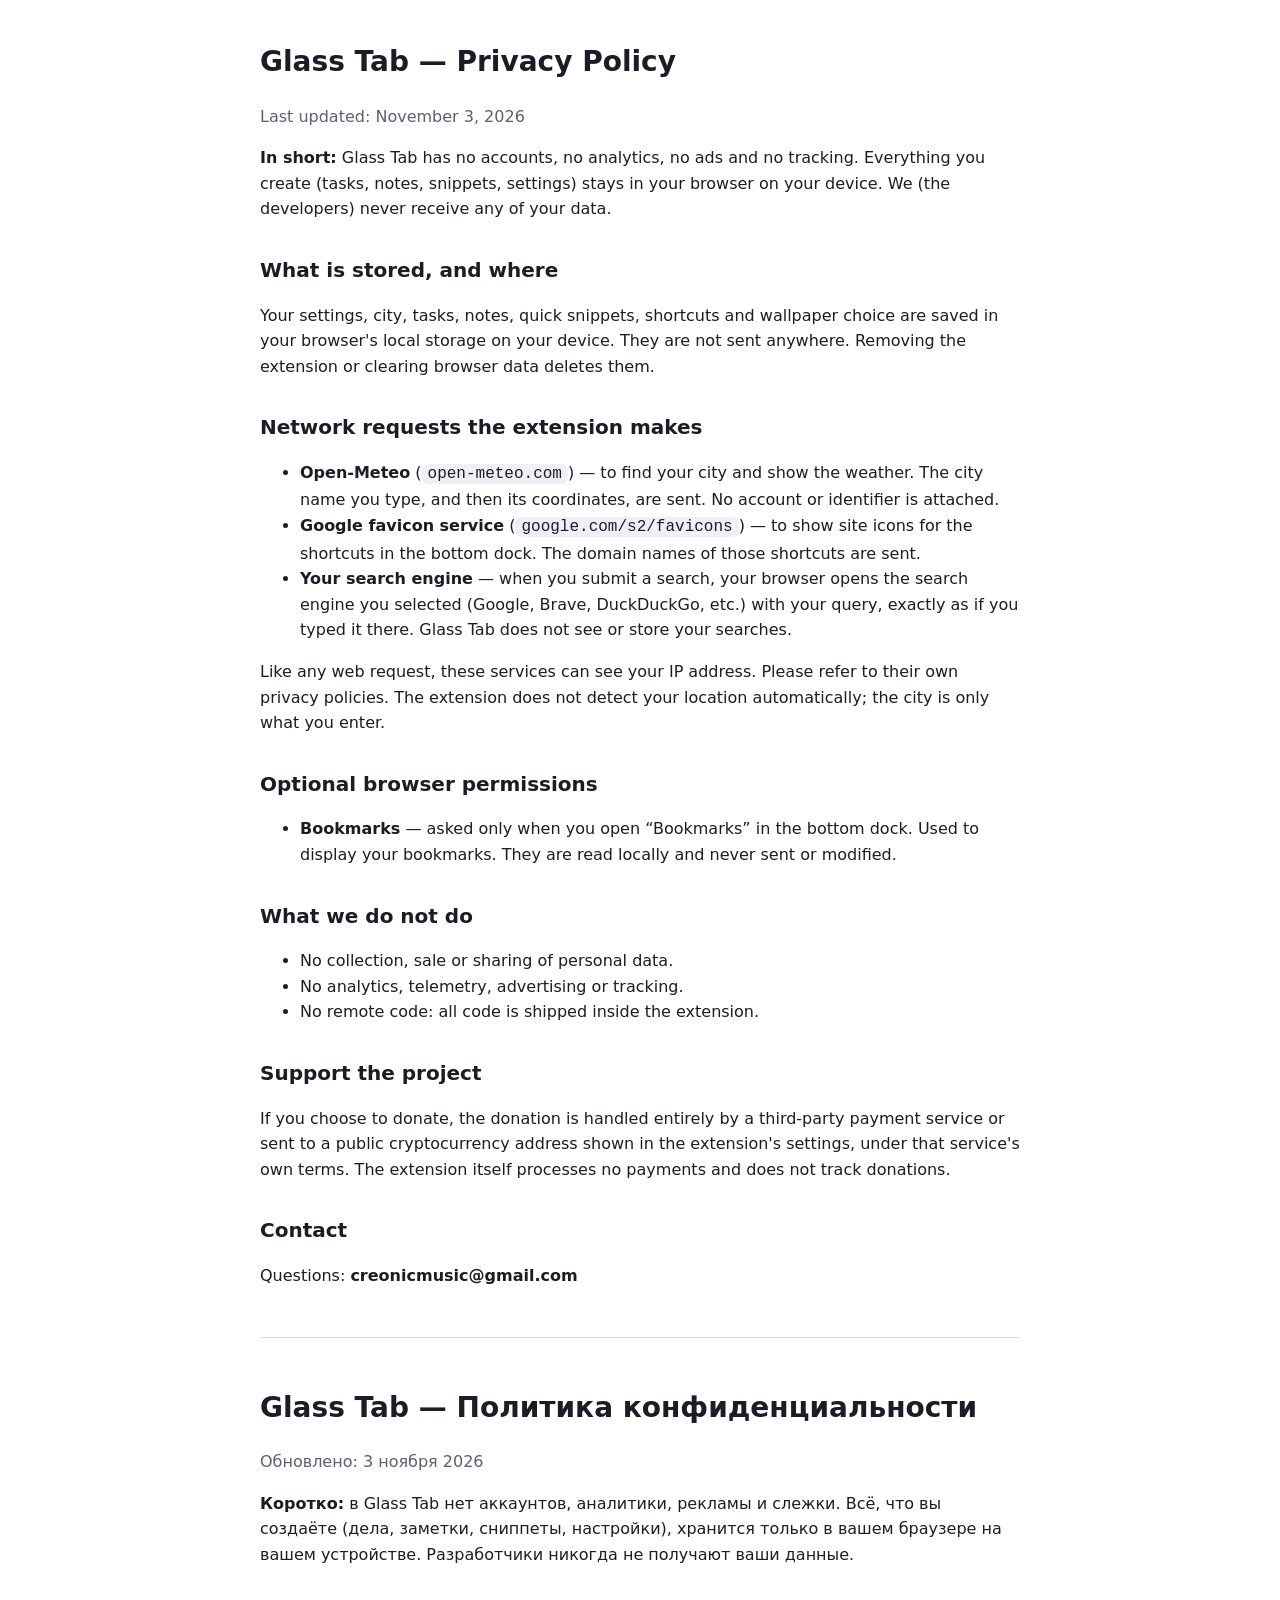
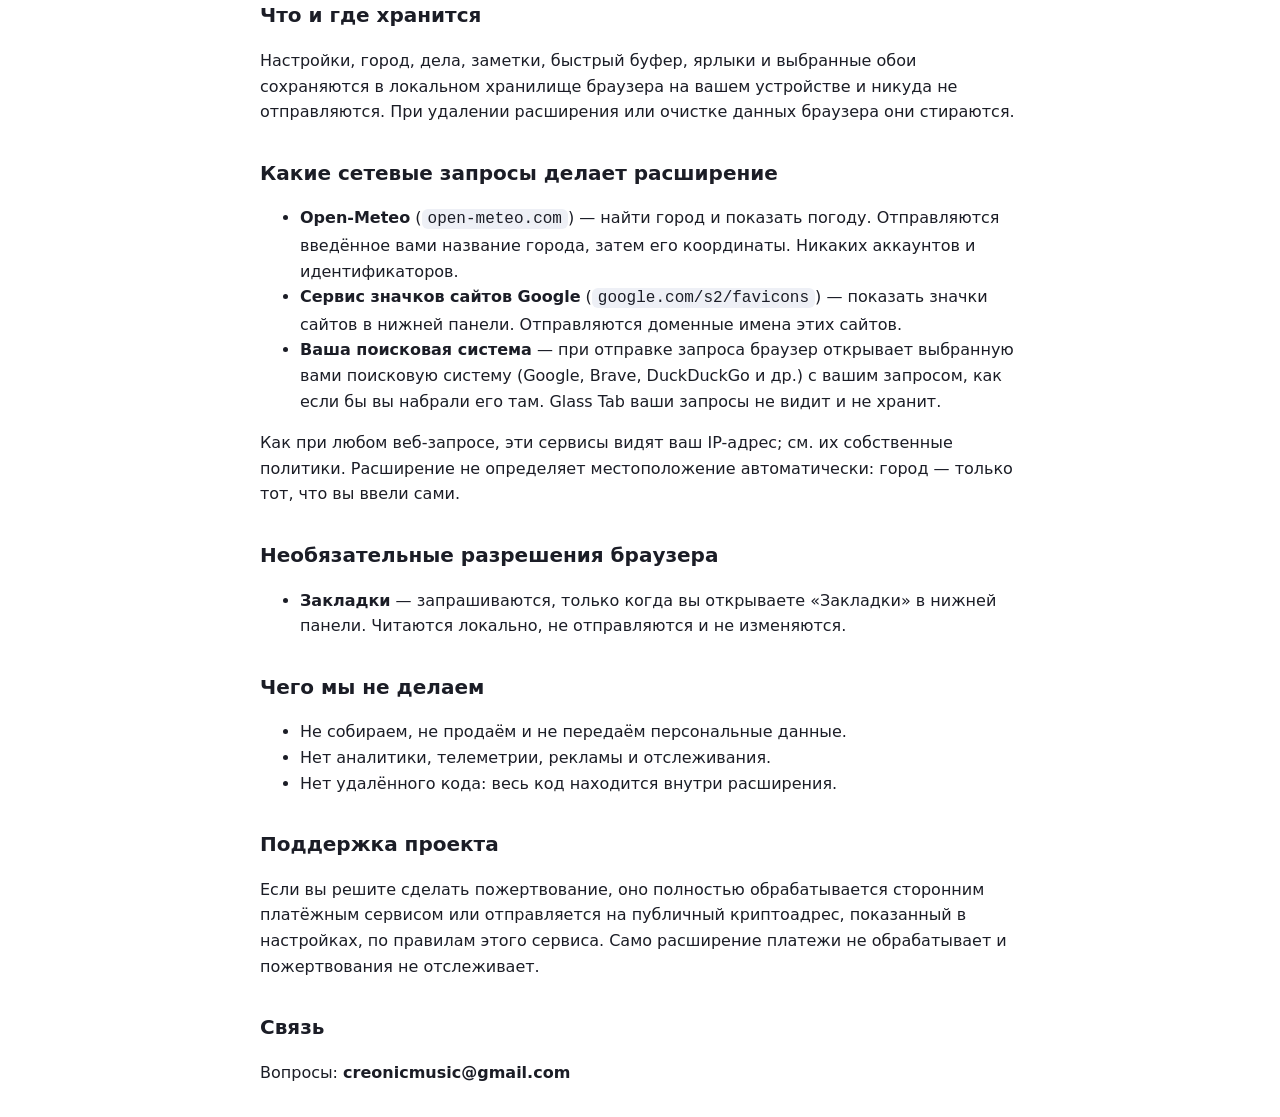
==== docs/privacy.html @ 75980b69 "Glass Tab 2.3.0: glass-style new tab extension" ====
<!doctype html>
<html lang="en">
<head>
<meta charset="utf-8">
<meta name="viewport" content="width=device-width, initial-scale=1">
<title>Glass Tab — Privacy Policy</title>
<style>
  body { font: 16px/1.6 -apple-system, "Segoe UI", Inter, system-ui, sans-serif; max-width: 760px; margin: 40px auto; padding: 0 20px; color: #1b1d26; }
  h1 { font-size: 28px; } h2 { margin-top: 32px; font-size: 20px; }
  code { background: #eef0f6; padding: 1px 6px; border-radius: 6px; }
  hr { border: 0; border-top: 1px solid #d9dce8; margin: 48px 0; }
  .muted { color: #5b6072; }
</style>
</head>
<body>

<h1>Glass Tab — Privacy Policy</h1>
<p class="muted">Last updated: November 3, 2026</p>

<p><b>In short:</b> Glass Tab has no accounts, no analytics, no ads and no tracking. Everything you create (tasks, notes, snippets, settings) stays in your browser on your device. We (the developers) never receive any of your data.</p>

<h2>What is stored, and where</h2>
<p>Your settings, city, tasks, notes, quick snippets, shortcuts and wallpaper choice are saved in your browser's local storage on your device. They are not sent anywhere. Removing the extension or clearing browser data deletes them.</p>

<h2>Network requests the extension makes</h2>
<ul>
  <li><b>Open-Meteo</b> (<code>open-meteo.com</code>) — to find your city and show the weather. The city name you type, and then its coordinates, are sent. No account or identifier is attached.</li>
  <li><b>Google favicon service</b> (<code>google.com/s2/favicons</code>) — to show site icons for the shortcuts in the bottom dock. The domain names of those shortcuts are sent.</li>
  <li><b>Your search engine</b> — when you submit a search, your browser opens the search engine you selected (Google, Brave, DuckDuckGo, etc.) with your query, exactly as if you typed it there. Glass Tab does not see or store your searches.</li>
</ul>
<p>Like any web request, these services can see your IP address. Please refer to their own privacy policies. The extension does not detect your location automatically; the city is only what you enter.</p>

<h2>Optional browser permissions</h2>
<ul>
  <li><b>Bookmarks</b> — asked only when you open “Bookmarks” in the bottom dock. Used to display your bookmarks. They are read locally and never sent or modified.</li>
</ul>

<h2>What we do not do</h2>
<ul>
  <li>No collection, sale or sharing of personal data.</li>
  <li>No analytics, telemetry, advertising or tracking.</li>
  <li>No remote code: all code is shipped inside the extension.</li>
</ul>

<h2>Support the project</h2>
<p>If you choose to donate, the donation is handled entirely by a third-party payment service or sent to a public cryptocurrency address shown in the extension's settings, under that service's own terms. The extension itself processes no payments and does not track donations.</p>

<h2>Contact</h2>
<p>Questions: <b>creonicmusic@gmail.com</b></p>

<hr>

<h1>Glass Tab — Политика конфиденциальности</h1>
<p class="muted">Обновлено: 3 ноября 2026</p>

<p><b>Коротко:</b> в Glass Tab нет аккаунтов, аналитики, рекламы и слежки. Всё, что вы создаёте (дела, заметки, сниппеты, настройки), хранится только в вашем браузере на вашем устройстве. Разработчики никогда не получают ваши данные.</p>

<h2>Что и где хранится</h2>
<p>Настройки, город, дела, заметки, быстрый буфер, ярлыки и выбранные обои сохраняются в локальном хранилище браузера на вашем устройстве и никуда не отправляются. При удалении расширения или очистке данных браузера они стираются.</p>

<h2>Какие сетевые запросы делает расширение</h2>
<ul>
  <li><b>Open-Meteo</b> (<code>open-meteo.com</code>) — найти город и показать погоду. Отправляются введённое вами название города, затем его координаты. Никаких аккаунтов и идентификаторов.</li>
  <li><b>Сервис значков сайтов Google</b> (<code>google.com/s2/favicons</code>) — показать значки сайтов в нижней панели. Отправляются доменные имена этих сайтов.</li>
  <li><b>Ваша поисковая система</b> — при отправке запроса браузер открывает выбранную вами поисковую систему (Google, Brave, DuckDuckGo и др.) с вашим запросом, как если бы вы набрали его там. Glass Tab ваши запросы не видит и не хранит.</li>
</ul>
<p>Как при любом веб-запросе, эти сервисы видят ваш IP-адрес; см. их собственные политики. Расширение не определяет местоположение автоматически: город — только тот, что вы ввели сами.</p>

<h2>Необязательные разрешения браузера</h2>
<ul>
  <li><b>Закладки</b> — запрашиваются, только когда вы открываете «Закладки» в нижней панели. Читаются локально, не отправляются и не изменяются.</li>
</ul>

<h2>Чего мы не делаем</h2>
<ul>
  <li>Не собираем, не продаём и не передаём персональные данные.</li>
  <li>Нет аналитики, телеметрии, рекламы и отслеживания.</li>
  <li>Нет удалённого кода: весь код находится внутри расширения.</li>
</ul>

<h2>Поддержка проекта</h2>
<p>Если вы решите сделать пожертвование, оно полностью обрабатывается сторонним платёжным сервисом или отправляется на публичный криптоадрес, показанный в настройках, по правилам этого сервиса. Само расширение платежи не обрабатывает и пожертвования не отслеживает.</p>

<h2>Связь</h2>
<p>Вопросы: <b>creonicmusic@gmail.com</b></p>

</body>
</html>
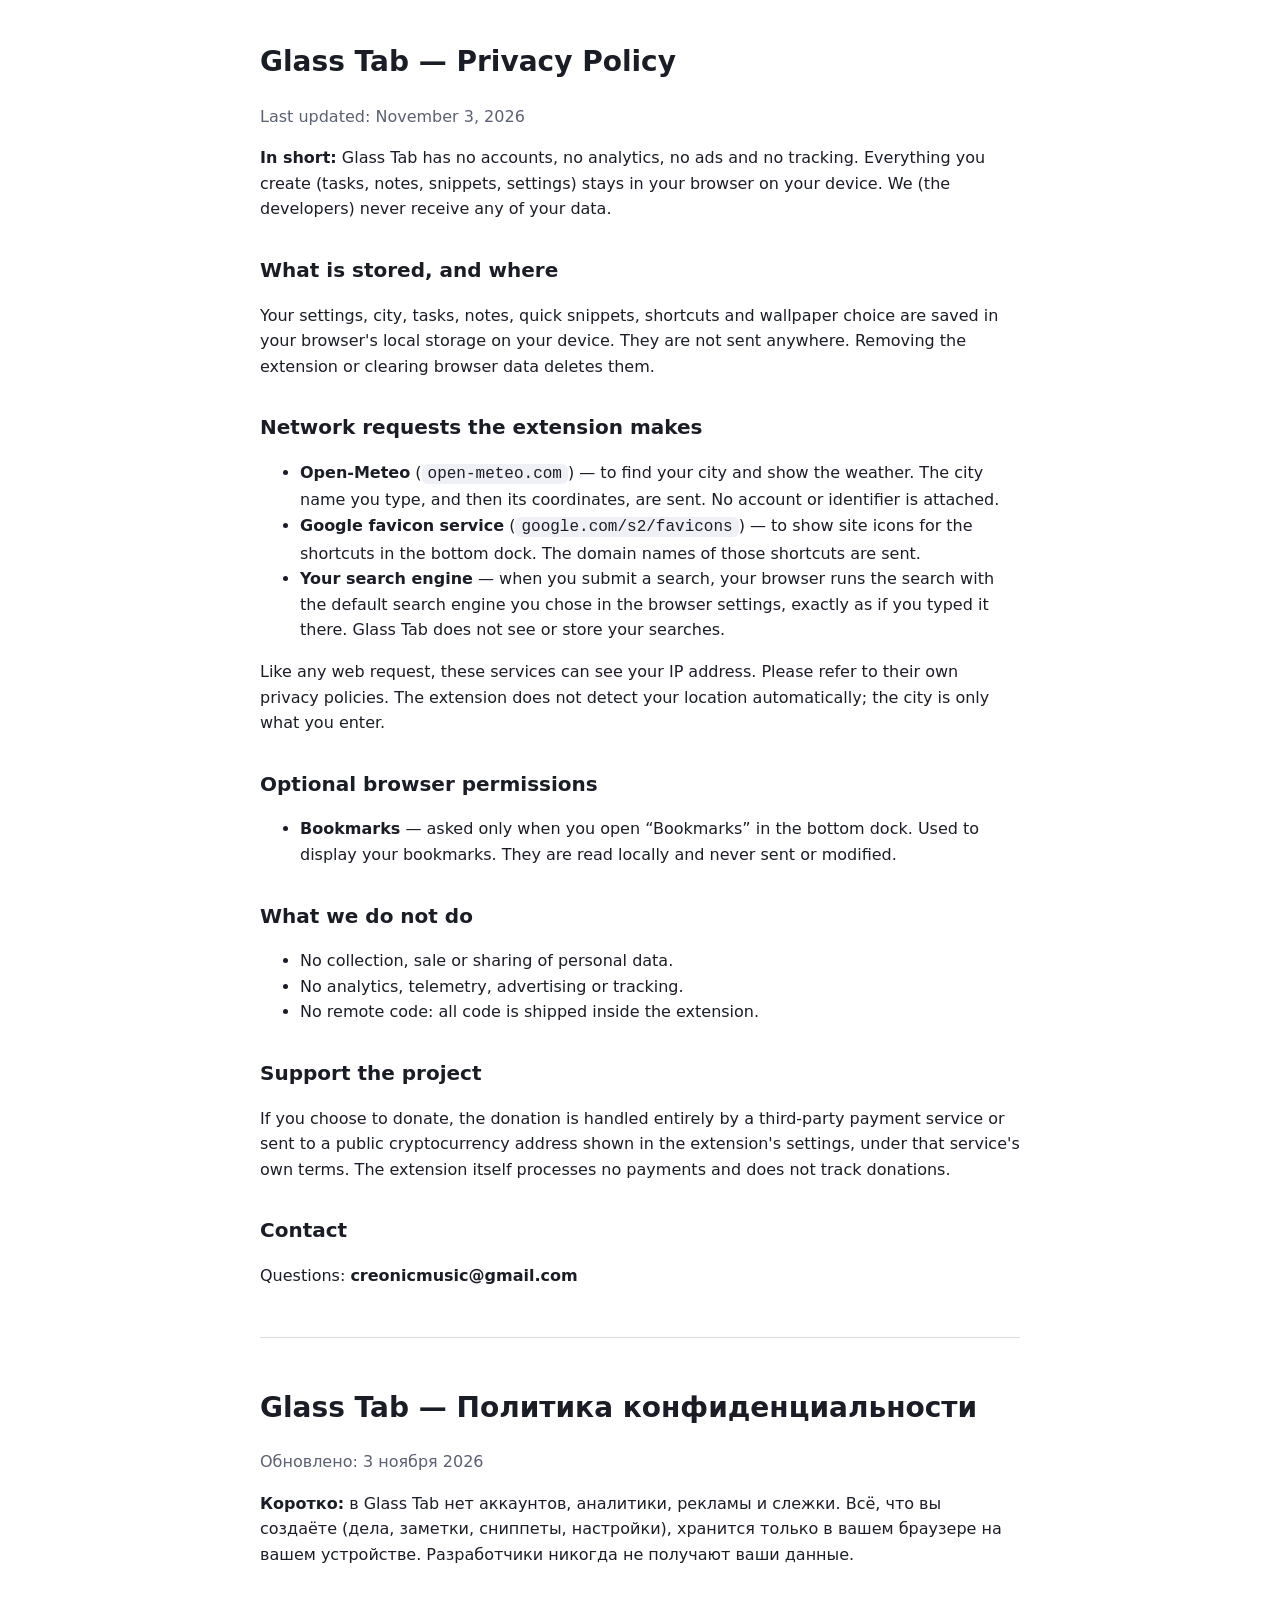
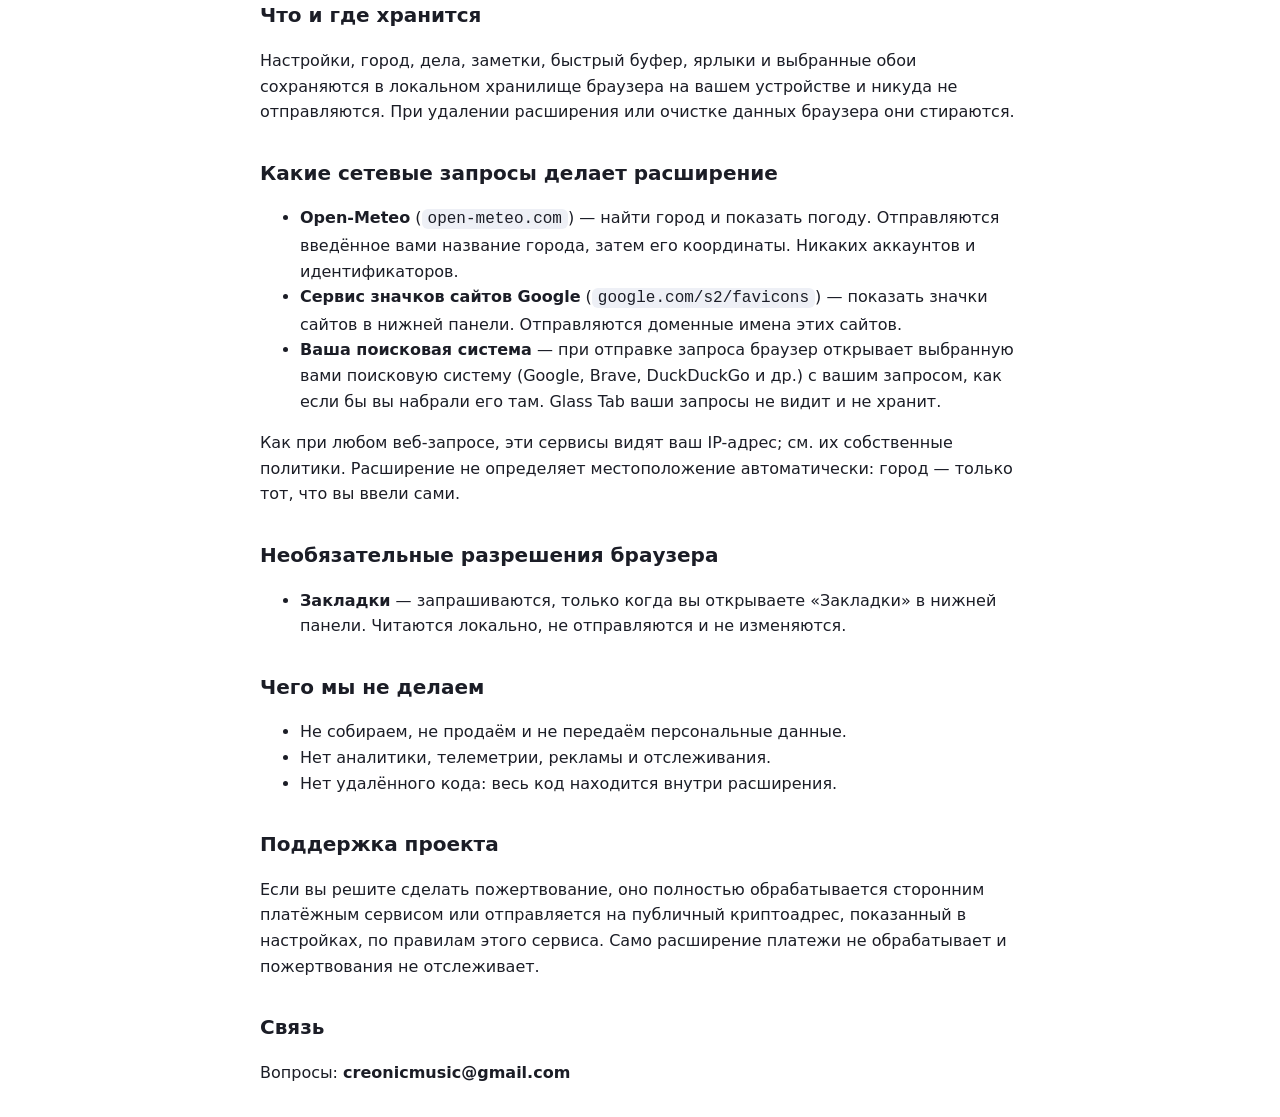
==== commit 28b5b1ee: "Search: use the browser's default search engine (chrome.search API) Remove the built-in engine picke" ====
--- a/docs/privacy.html
+++ b/docs/privacy.html
@@ -26,7 +26,7 @@
 <ul>
   <li><b>Open-Meteo</b> (<code>open-meteo.com</code>) — to find your city and show the weather. The city name you type, and then its coordinates, are sent. No account or identifier is attached.</li>
   <li><b>Google favicon service</b> (<code>google.com/s2/favicons</code>) — to show site icons for the shortcuts in the bottom dock. The domain names of those shortcuts are sent.</li>
-  <li><b>Your search engine</b> — when you submit a search, your browser opens the search engine you selected (Google, Brave, DuckDuckGo, etc.) with your query, exactly as if you typed it there. Glass Tab does not see or store your searches.</li>
+  <li><b>Your search engine</b> — when you submit a search, your browser runs the search with the default search engine you chose in the browser settings, exactly as if you typed it there. Glass Tab does not see or store your searches.</li>
 </ul>
 <p>Like any web request, these services can see your IP address. Please refer to their own privacy policies. The extension does not detect your location automatically; the city is only what you enter.</p>
 
